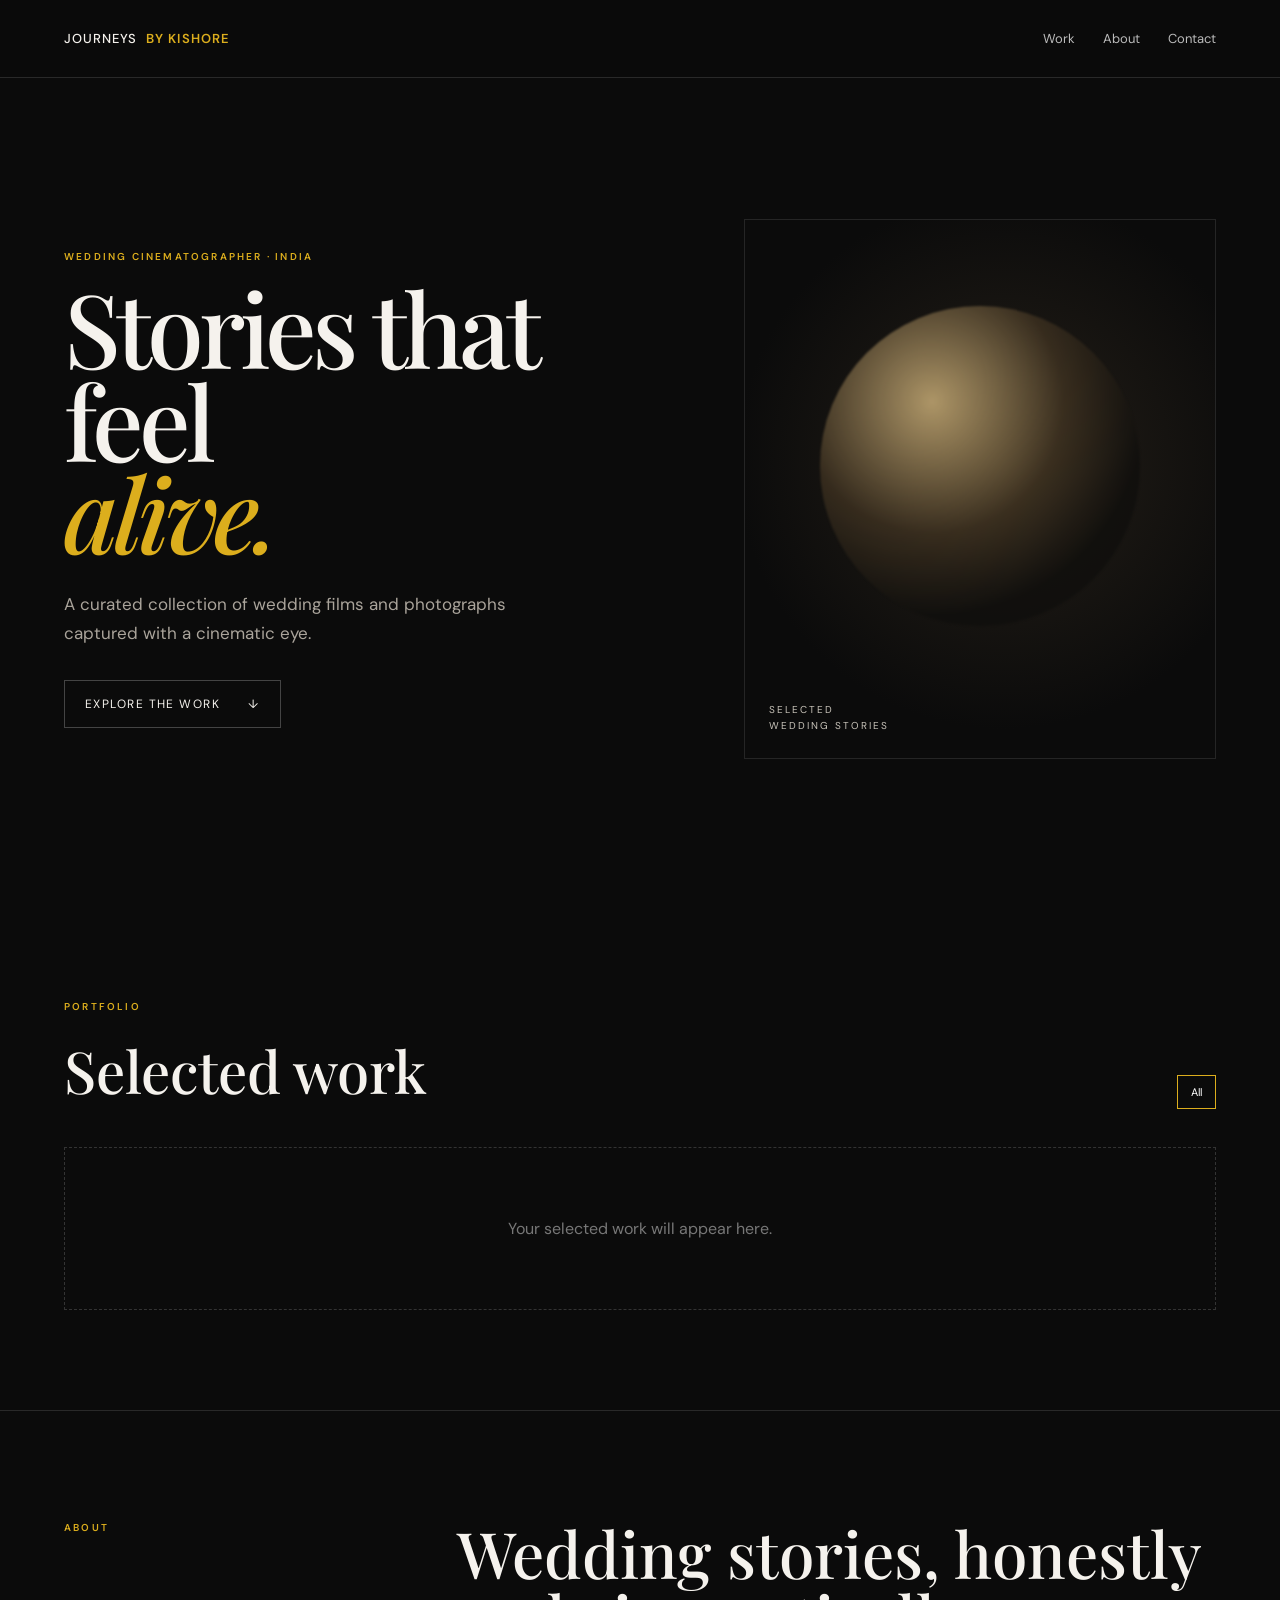
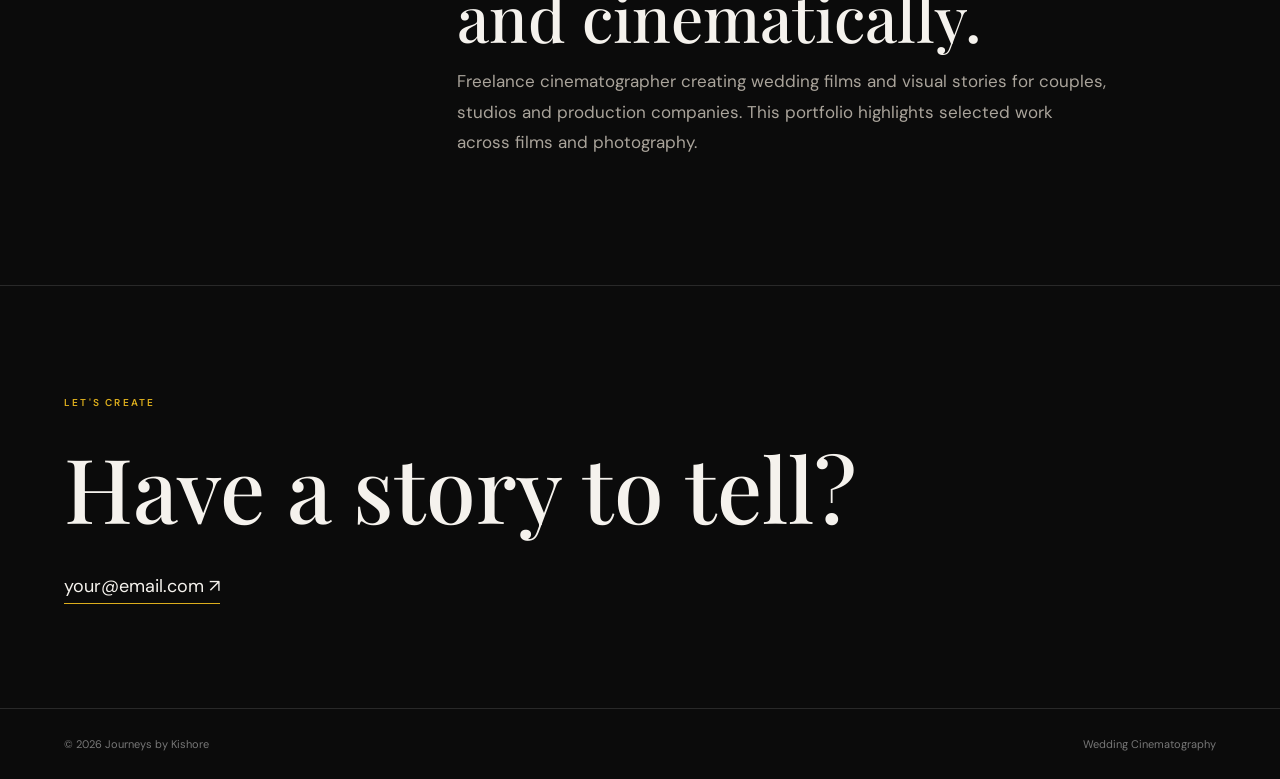
==== public/index.html @ 38e1f299 "Add files via upload" ====
<!doctype html>
<html lang="en">
<head>
  <meta charset="utf-8">
  <meta name="viewport" content="width=device-width,initial-scale=1">
  <meta name="description" content="Journeys by Kishore — Wedding Cinematography Portfolio">
  <title>Journeys by Kishore — Wedding Cinematography</title>
  <link rel="preconnect" href="https://fonts.googleapis.com">
  <link rel="preconnect" href="https://fonts.gstatic.com" crossorigin>
  <link href="https://fonts.googleapis.com/css2?family=DM+Sans:wght@400;500;600&family=Playfair+Display:wght@500;600&display=swap" rel="stylesheet">
  <link rel="stylesheet" href="styles.css">
</head>
<body>
  <header class="nav">
    <a class="brand" href="#top"><span>JOURNEYS</span><b>BY KISHORE</b></a>
    <nav>
      <a href="#work">Work</a>
      <a href="#about">About</a>
      <a href="#contact">Contact</a>
    </nav>
  </header>

  <main id="top">
    <section class="hero">
      <div class="hero-copy">
        <p class="eyebrow">WEDDING CINEMATOGRAPHER · INDIA</p>
        <h1>Stories that feel<br><em>alive.</em></h1>
        <p class="intro">A curated collection of wedding films and photographs captured with a cinematic eye.</p>
        <a class="button" href="#work">Explore the work <span>↓</span></a>
      </div>
      <div class="hero-art" aria-hidden="true">
        <div class="hero-orb"></div>
        <div class="hero-caption">SELECTED<br>WEDDING STORIES</div>
      </div>
    </section>

    <section class="work" id="work">
      <div class="section-head">
        <div>
          <p class="eyebrow">PORTFOLIO</p>
          <h2>Selected work</h2>
        </div>
        <div class="filters" id="filters"></div>
      </div>
      <div class="grid" id="projectGrid"></div>
    </section>

    <section class="about" id="about">
      <p class="eyebrow">ABOUT</p>
      <div>
        <h2>Wedding stories, honestly and cinematically.</h2>
        <p>Freelance cinematographer creating wedding films and visual stories for couples, studios and production companies. This portfolio highlights selected work across films and photography.</p>
      </div>
    </section>

    <section class="contact" id="contact">
      <p class="eyebrow">LET'S CREATE</p>
      <h2>Have a story to tell?</h2>
      <a class="contact-link" href="mailto:your@email.com">your@email.com ↗</a>
    </section>
  </main>

  <footer>
    <span>© <span id="year"></span> Journeys by Kishore</span>
    <span>Wedding Cinematography</span>
  </footer>

  <div class="modal" id="videoModal" aria-hidden="true">
    <button class="modal-close" id="modalClose" aria-label="Close">×</button>
    <div class="modal-backdrop" id="modalBackdrop"></div>
    <div class="modal-card">
      <div class="video-wrap" id="videoWrap"></div>
      <div class="modal-info">
        <p class="eyebrow" id="modalCategory"></p>
        <h3 id="modalTitle"></h3>
      </div>
    </div>
  </div>

  <script src="config.js"></script>
  <script src="app.js"></script>
</body>
</html>
---- public/styles.css ----
:root{
  --bg:#0b0b0b;--panel:#121212;--text:#f5f2ed;--muted:#aaa49b;--line:#292929;
  --gold:#dcae1d;--max:1280px;
}
*{box-sizing:border-box}html{scroll-behavior:smooth}body{margin:0;background:var(--bg);color:var(--text);font-family:"DM Sans",Arial,sans-serif}
a{color:inherit;text-decoration:none}.nav{height:78px;padding:0 5vw;display:flex;align-items:center;justify-content:space-between;border-bottom:1px solid var(--line);position:sticky;top:0;background:rgba(11,11,11,.86);backdrop-filter:blur(18px);z-index:20}
.brand{display:flex;gap:9px;align-items:baseline;letter-spacing:.08em;font-size:13px}.brand span{font-weight:500}.brand b{font-weight:600;color:var(--gold)}
nav{display:flex;gap:28px;color:#bbb;font-size:13px}nav a:hover{color:white}
.hero{min-height:calc(100vh - 78px);max-width:var(--max);margin:auto;padding:8vw 5vw;display:grid;grid-template-columns:1.1fr .9fr;align-items:center;gap:8vw}
.eyebrow{font-size:10px;letter-spacing:.22em;color:var(--gold);margin:0 0 18px;font-weight:600}
h1,h2,h3{font-family:"Playfair Display",Georgia,serif;font-weight:500;margin:0}h1{font-size:clamp(58px,8vw,120px);line-height:.9;letter-spacing:-.05em}h1 em{color:var(--gold);font-style:italic} .intro{max-width:510px;color:var(--muted);font-size:17px;line-height:1.7;margin:32px 0}
.button{display:inline-flex;gap:28px;align-items:center;border:1px solid #444;padding:15px 20px;font-size:12px;text-transform:uppercase;letter-spacing:.12em}.button:hover{border-color:var(--gold);color:var(--gold)}
.hero-art{height:540px;position:relative;overflow:hidden;background:radial-gradient(circle at 55% 45%,#473b24 0,#191612 32%,#0b0b0b 68%);border:1px solid #252525}
.hero-orb{position:absolute;width:68%;aspect-ratio:1;border-radius:50%;left:16%;top:16%;background:radial-gradient(circle at 35% 30%,#c5aa75,#3c3020 43%,#100f0d 70%);filter:blur(1px);opacity:.85}
.hero-caption{position:absolute;bottom:24px;left:24px;color:#c9c4ba;font-size:10px;letter-spacing:.2em;line-height:1.6}
.work{max-width:var(--max);margin:auto;padding:100px 5vw}.section-head{display:flex;justify-content:space-between;gap:30px;align-items:end;margin-bottom:38px}.section-head h2{font-size:58px}.filters{display:flex;flex-wrap:wrap;gap:8px}.filter{border:1px solid #333;background:transparent;color:#aaa;padding:9px 13px;font:inherit;font-size:11px;cursor:pointer}.filter.active,.filter:hover{color:white;border-color:var(--gold)}
.grid{display:grid;grid-template-columns:repeat(2,1fr);gap:18px}.card{position:relative;aspect-ratio:16/10;background:#151515;border:1px solid #242424;overflow:hidden;cursor:pointer}.card-cover{position:absolute;inset:0;background:linear-gradient(135deg,#24201a,#0e0e0e);transition:transform .7s ease,filter .7s}.card:hover .card-cover{transform:scale(1.035);filter:brightness(1.12)}.card-cover img{width:100%;height:100%;object-fit:cover;display:block}.card-overlay{position:absolute;inset:0;background:linear-gradient(180deg,transparent 30%,rgba(0,0,0,.78));display:flex;flex-direction:column;justify-content:end;padding:26px}.card-category{font-size:9px;letter-spacing:.2em;color:var(--gold);margin-bottom:8px}.card-title{font-family:"Playfair Display",Georgia,serif;font-size:29px}.card-meta{font-size:11px;color:#bbb;margin-top:6px}.play{position:absolute;right:22px;top:22px;border:1px solid rgba(255,255,255,.45);width:46px;height:46px;border-radius:50%;display:grid;place-items:center;background:rgba(0,0,0,.28);font-size:14px}
.about{max-width:var(--max);margin:auto;padding:110px 5vw;border-top:1px solid var(--line);display:grid;grid-template-columns:.4fr 1fr;gap:7vw}.about h2{font-size:clamp(42px,5vw,72px);line-height:1}.about p:not(.eyebrow){max-width:650px;color:var(--muted);font-size:17px;line-height:1.8}
.contact{max-width:var(--max);margin:auto;padding:110px 5vw;border-top:1px solid var(--line)}.contact h2{font-size:clamp(50px,7vw,95px);margin-bottom:28px}.contact-link{font-size:18px;border-bottom:1px solid var(--gold);padding-bottom:5px}
footer{border-top:1px solid var(--line);padding:28px 5vw;display:flex;justify-content:space-between;color:#777;font-size:11px}
.modal{position:fixed;inset:0;z-index:50;display:none;align-items:center;justify-content:center;padding:4vw}.modal.open{display:flex}.modal-backdrop{position:absolute;inset:0;background:rgba(0,0,0,.78);backdrop-filter:blur(22px)}.modal-card{position:relative;width:min(1100px,100%);z-index:2}.video-wrap{background:#000;aspect-ratio:16/9;box-shadow:0 20px 80px #000}.video-wrap iframe{width:100%;height:100%;border:0}.modal-info{padding:17px 2px}.modal-info .eyebrow{margin-bottom:6px}.modal-info h3{font-size:28px}.modal-close{position:fixed;right:24px;top:18px;z-index:4;background:none;border:0;color:#fff;font-size:38px;cursor:pointer}
.empty{grid-column:1/-1;border:1px dashed #333;padding:70px;text-align:center;color:#777}
@media(max-width:800px){.nav{height:66px}nav{gap:14px}.hero{grid-template-columns:1fr;min-height:auto;padding-top:75px}.hero-art{height:330px}.section-head{display:block}.filters{margin-top:22px}.grid{grid-template-columns:1fr}.about{grid-template-columns:1fr;gap:25px}footer{display:block;line-height:2.2}.contact{padding-bottom:80px}}
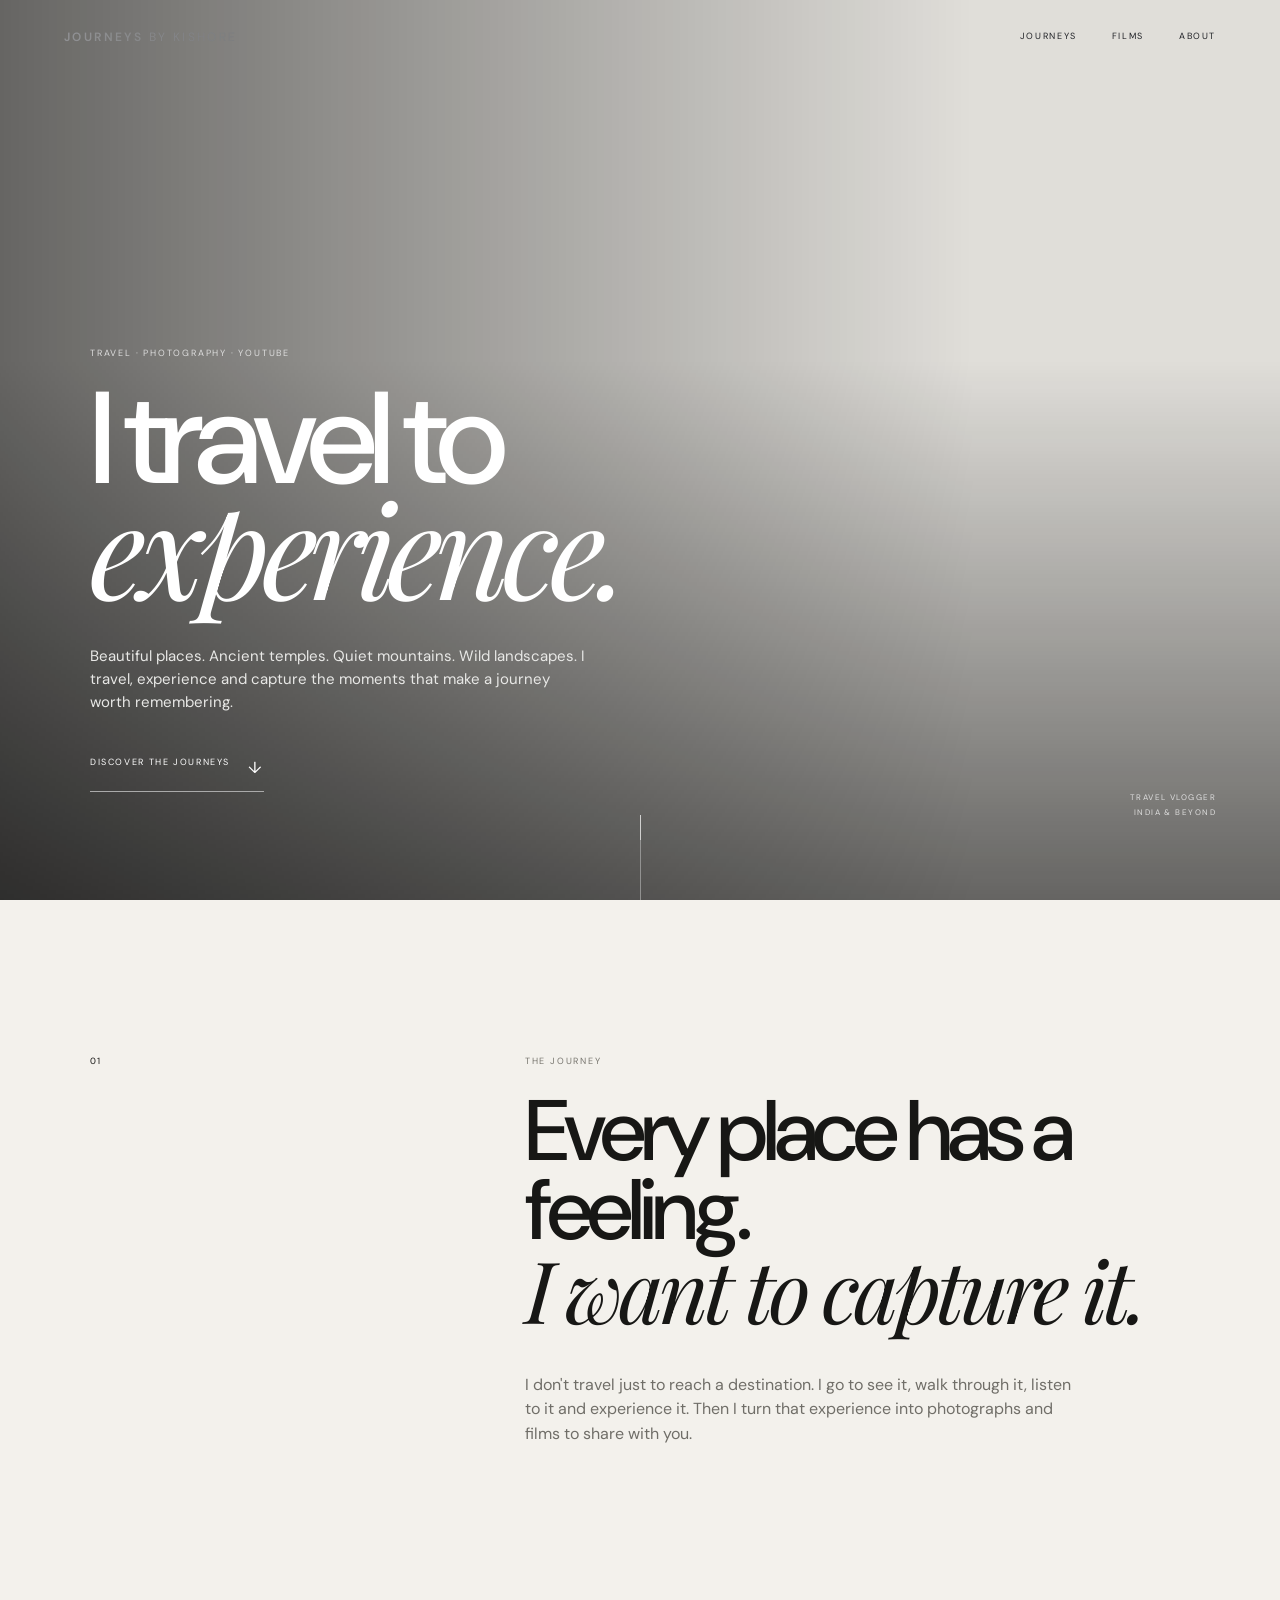
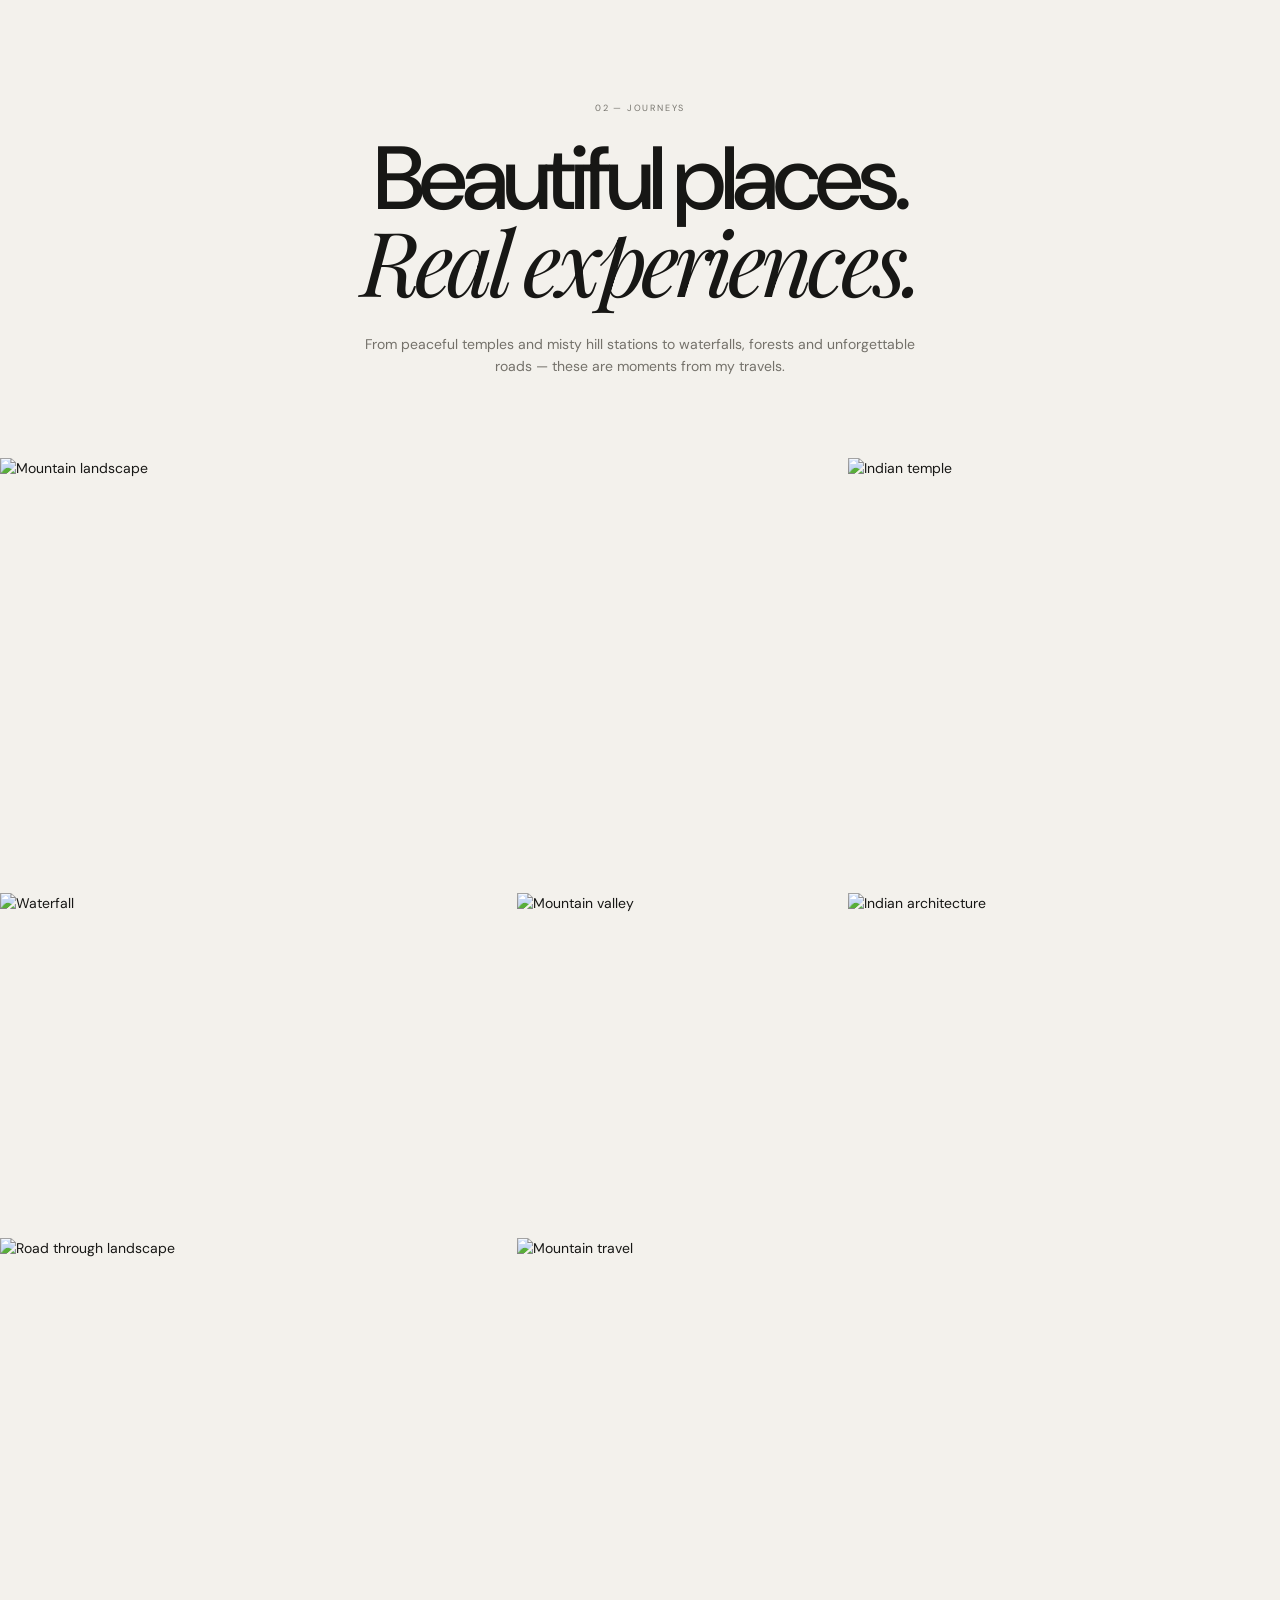
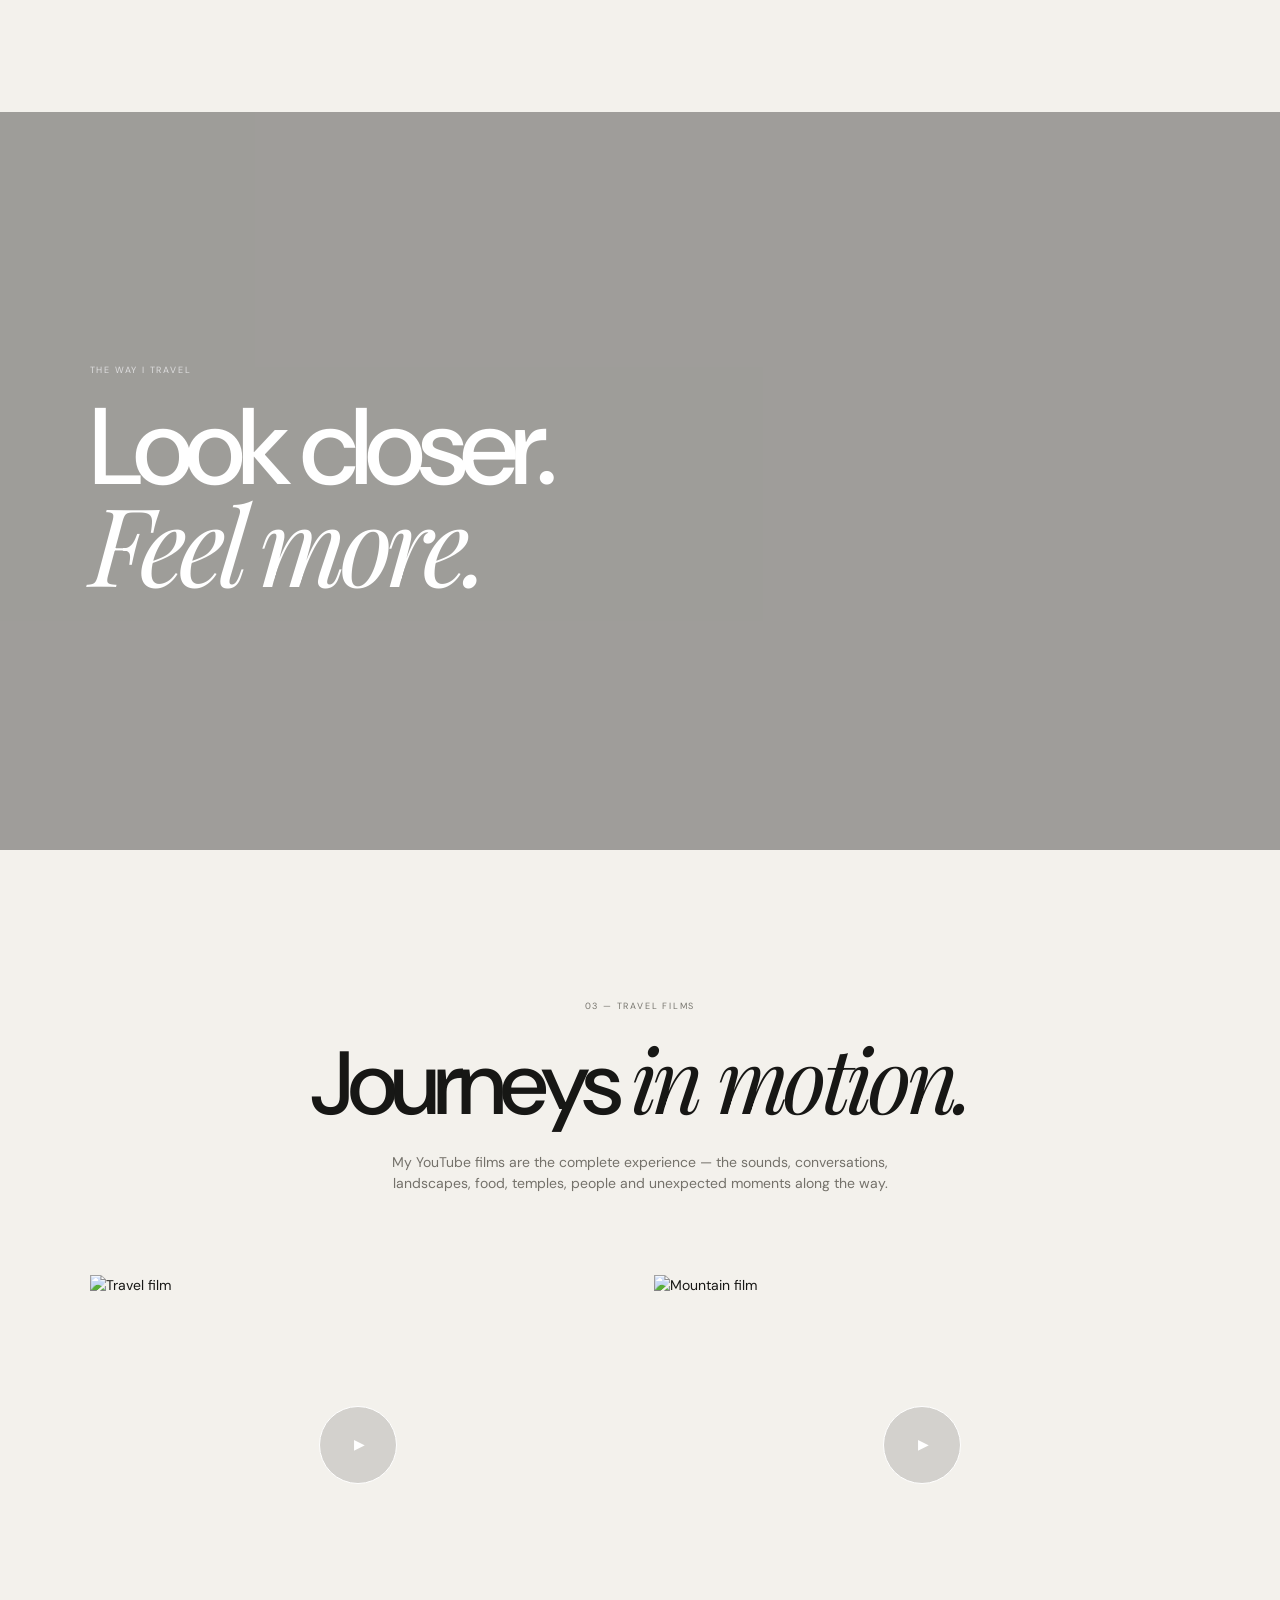
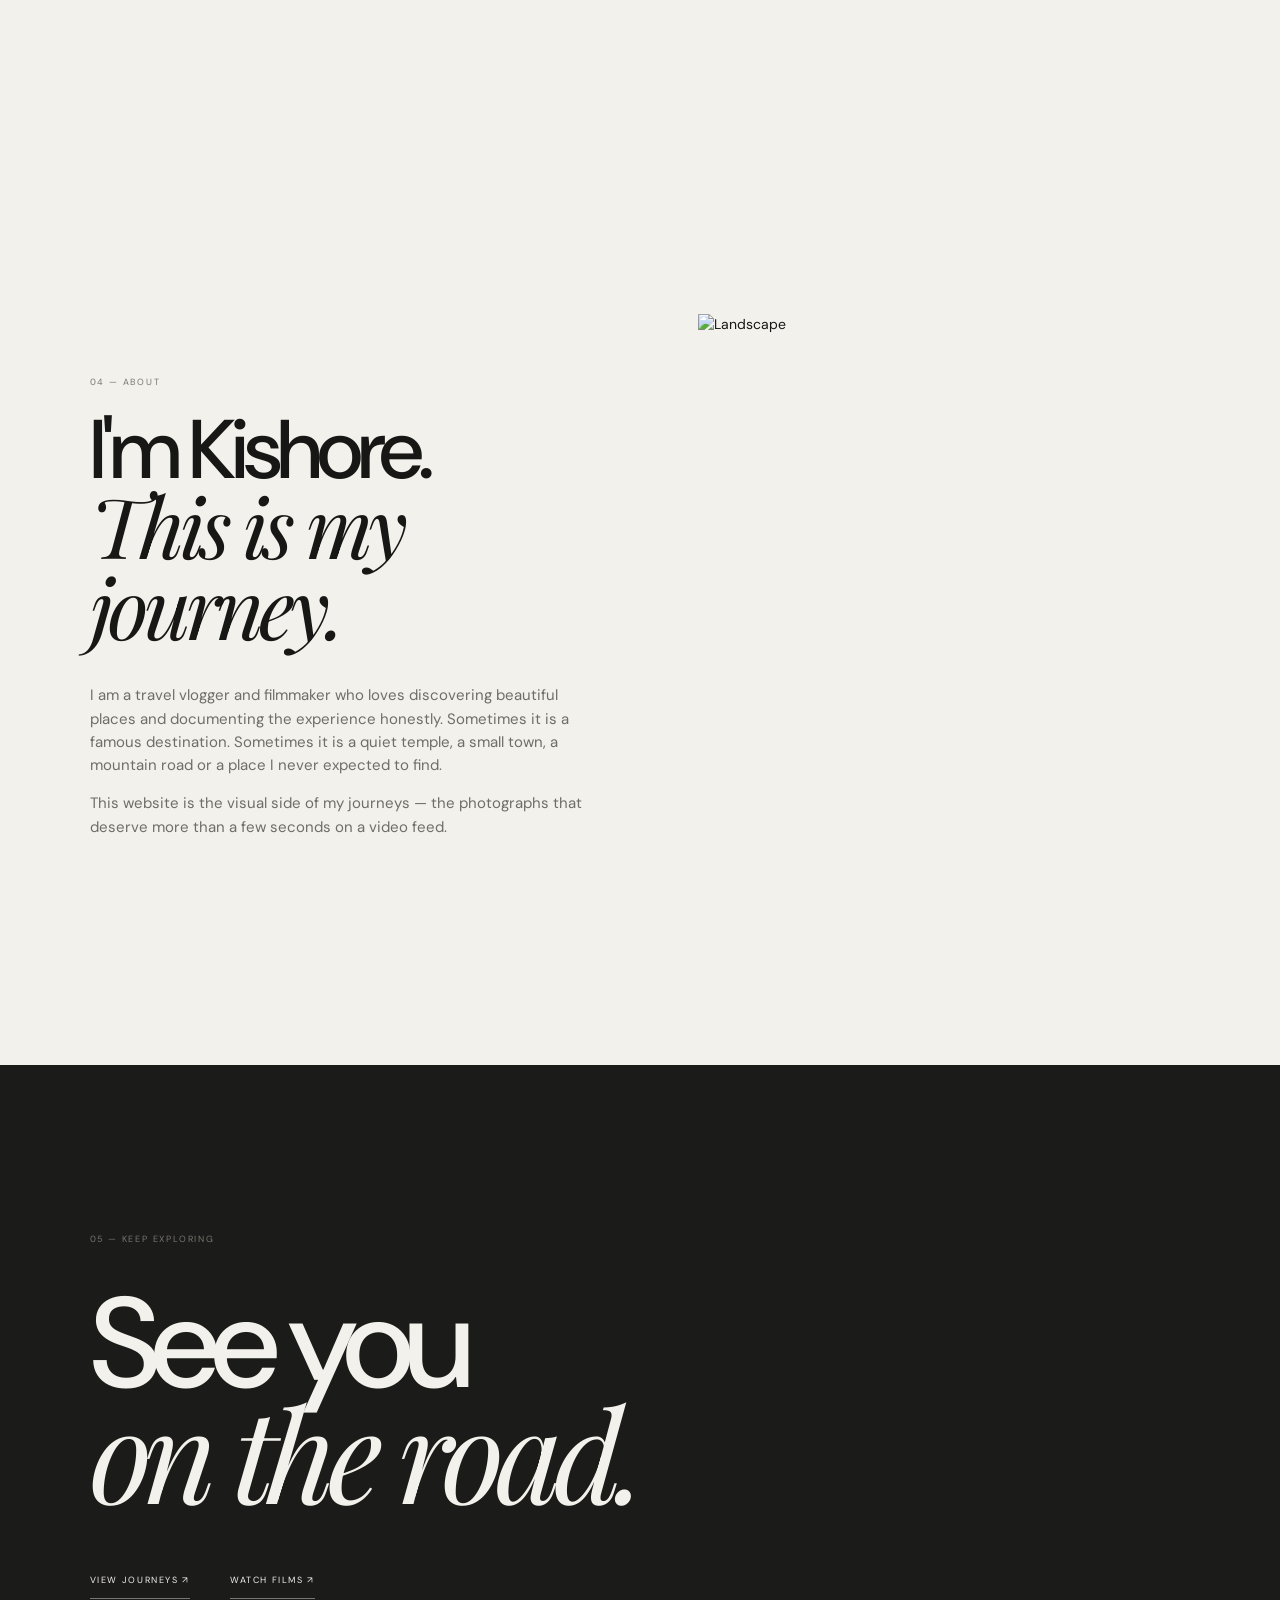
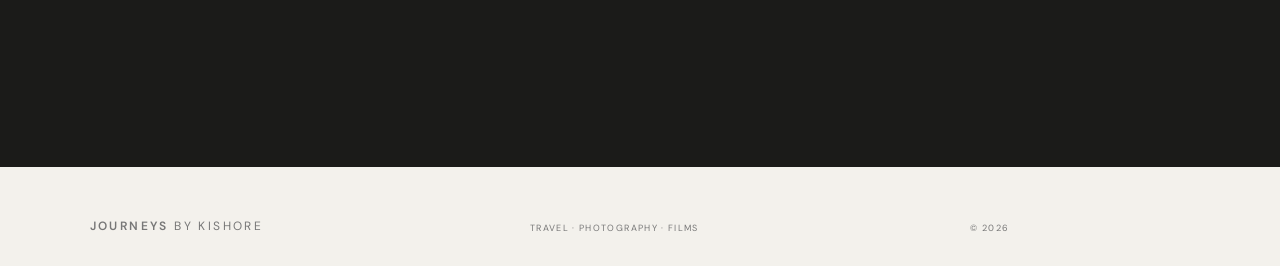
==== commit 99452faa: "Add files via upload" ====
--- a/public/index.html
+++ b/public/index.html
@@ -1,83 +1,98 @@
 <!doctype html>
 <html lang="en">
 <head>
-  <meta charset="utf-8">
-  <meta name="viewport" content="width=device-width,initial-scale=1">
-  <meta name="description" content="Journeys by Kishore — Wedding Cinematography Portfolio">
-  <title>Journeys by Kishore — Wedding Cinematography</title>
-  <link rel="preconnect" href="https://fonts.googleapis.com">
-  <link rel="preconnect" href="https://fonts.gstatic.com" crossorigin>
-  <link href="https://fonts.googleapis.com/css2?family=DM+Sans:wght@400;500;600&family=Playfair+Display:wght@500;600&display=swap" rel="stylesheet">
-  <link rel="stylesheet" href="styles.css">
+<meta charset="utf-8"><meta name="viewport" content="width=device-width,initial-scale=1">
+<title>Journeys by Kishore — Travel Vlogger</title>
+<meta name="description" content="Journeys by Kishore — travel stories, temples, mountains, nature and beautiful places captured through photography and film.">
+<link rel="preconnect" href="https://fonts.googleapis.com"><link rel="preconnect" href="https://fonts.gstatic.com" crossorigin>
+<link href="https://fonts.googleapis.com/css2?family=DM+Sans:wght@400;500;600&family=Playfair+Display:ital,wght@400;500&display=swap" rel="stylesheet">
+<link rel="stylesheet" href="styles.css">
 </head>
 <body>
-  <header class="nav">
-    <a class="brand" href="#top"><span>JOURNEYS</span><b>BY KISHORE</b></a>
-    <nav>
-      <a href="#work">Work</a>
-      <a href="#about">About</a>
-      <a href="#contact">Contact</a>
-    </nav>
-  </header>
+<div class="preloader"><div class="pre-logo">JOURNEYS<br><em>BY KISHORE</em></div><div class="progress"></div></div>
 
-  <main id="top">
-    <section class="hero">
-      <div class="hero-copy">
-        <p class="eyebrow">WEDDING CINEMATOGRAPHER · INDIA</p>
-        <h1>Stories that feel<br><em>alive.</em></h1>
-        <p class="intro">A curated collection of wedding films and photographs captured with a cinematic eye.</p>
-        <a class="button" href="#work">Explore the work <span>↓</span></a>
-      </div>
-      <div class="hero-art" aria-hidden="true">
-        <div class="hero-orb"></div>
-        <div class="hero-caption">SELECTED<br>WEDDING STORIES</div>
-      </div>
-    </section>
+<header class="header">
+  <a href="#top" class="logo">JOURNEYS <span>BY KISHORE</span></a>
+  <nav><a href="#journeys">Journeys</a><a href="#films">Films</a><a href="#about">About</a></nav>
+  <button class="menu" aria-label="Menu"><i></i><i></i></button>
+</header>
 
-    <section class="work" id="work">
-      <div class="section-head">
-        <div>
-          <p class="eyebrow">PORTFOLIO</p>
-          <h2>Selected work</h2>
-        </div>
-        <div class="filters" id="filters"></div>
-      </div>
-      <div class="grid" id="projectGrid"></div>
-    </section>
+<main id="top">
+<section class="hero">
+  <div class="hero-photo"></div><div class="hero-dark"></div>
+  <div class="hero-content">
+    <p class="label">TRAVEL · PHOTOGRAPHY · YOUTUBE</p>
+    <h1>I travel to<br><em>experience.</em></h1>
+    <p class="hero-description">Beautiful places. Ancient temples. Quiet mountains. Wild landscapes. I travel, experience and capture the moments that make a journey worth remembering.</p>
+    <a href="#journeys" class="discover">DISCOVER THE JOURNEYS <b>↓</b></a>
+  </div>
+  <div class="hero-side">TRAVEL VLOGGER<br>INDIA & BEYOND</div>
+  <div class="scroll-line"></div>
+</section>
 
-    <section class="about" id="about">
-      <p class="eyebrow">ABOUT</p>
-      <div>
-        <h2>Wedding stories, honestly and cinematically.</h2>
-        <p>Freelance cinematographer creating wedding films and visual stories for couples, studios and production companies. This portfolio highlights selected work across films and photography.</p>
-      </div>
-    </section>
+<section class="statement">
+  <div class="section-no">01</div>
+  <div class="statement-inner">
+    <p class="eyebrow">THE JOURNEY</p>
+    <h2>Every place has a feeling.<br><em>I want to capture it.</em></h2>
+    <p class="statement-copy">I don't travel just to reach a destination. I go to see it, walk through it, listen to it and experience it. Then I turn that experience into photographs and films to share with you.</p>
+  </div>
+</section>
 
-    <section class="contact" id="contact">
-      <p class="eyebrow">LET'S CREATE</p>
-      <h2>Have a story to tell?</h2>
-      <a class="contact-link" href="mailto:your@email.com">your@email.com ↗</a>
-    </section>
-  </main>
-
-  <footer>
-    <span>© <span id="year"></span> Journeys by Kishore</span>
-    <span>Wedding Cinematography</span>
-  </footer>
-
-  <div class="modal" id="videoModal" aria-hidden="true">
-    <button class="modal-close" id="modalClose" aria-label="Close">×</button>
-    <div class="modal-backdrop" id="modalBackdrop"></div>
-    <div class="modal-card">
-      <div class="video-wrap" id="videoWrap"></div>
-      <div class="modal-info">
-        <p class="eyebrow" id="modalCategory"></p>
-        <h3 id="modalTitle"></h3>
-      </div>
-    </div>
+<section class="journeys" id="journeys">
+  <div class="center-heading">
+    <p class="eyebrow">02 — JOURNEYS</p>
+    <h2>Beautiful places.<br><em>Real experiences.</em></h2>
+    <p>From peaceful temples and misty hill stations to waterfalls, forests and unforgettable roads — these are moments from my travels.</p>
   </div>
 
-  <script src="config.js"></script>
-  <script src="app.js"></script>
-</body>
-</html>
+  <!-- Edge-to-edge editorial image field: intentionally NO captions/text over photographs -->
+  <div class="image-field">
+    <a class="tile tile-a" href="journey.html"><img src="https://images.unsplash.com/photo-1464822759023-fed622ff2c3b?auto=format&fit=crop&w=1800&q=90" alt="Mountain landscape"></a>
+    <a class="tile tile-b" href="journey.html"><img src="https://images.unsplash.com/photo-1548013146-72479768bada?auto=format&fit=crop&w=1100&q=90" alt="Indian temple"></a>
+    <a class="tile tile-c" href="journey.html"><img src="https://images.unsplash.com/photo-1433086966358-54859d0ed716?auto=format&fit=crop&w=1100&q=90" alt="Waterfall"></a>
+    <a class="tile tile-d" href="journey.html"><img src="https://images.unsplash.com/photo-1486911278844-a81c5267e227?auto=format&fit=crop&w=1100&q=90" alt="Mountain valley"></a>
+    <a class="tile tile-e" href="journey.html"><img src="https://images.unsplash.com/photo-1477587458883-47145ed94245?auto=format&fit=crop&w=1800&q=90" alt="Indian architecture"></a>
+    <a class="tile tile-f" href="journey.html"><img src="https://images.unsplash.com/photo-1500534623283-312aade485b7?auto=format&fit=crop&w=1100&q=90" alt="Road through landscape"></a>
+    <a class="tile tile-g" href="journey.html"><img src="https://images.unsplash.com/photo-1526772662000-3f88f10405ff?auto=format&fit=crop&w=1100&q=90" alt="Mountain travel"></a>
+    <a class="tile tile-h" href="journey.html"><img src="https://images.unsplash.com/photo-1524492412937-b28074a5d7da?auto=format&fit=crop&w=1800&q=90" alt="Indian heritage"></a>
+  </div>
+</section>
+
+<section class="full-quote">
+  <div class="quote-image"></div><div class="quote-overlay"></div>
+  <div class="quote-content"><p class="eyebrow">THE WAY I TRAVEL</p><h2>Look closer.<br><em>Feel more.</em></h2></div>
+</section>
+
+<section class="films" id="films">
+  <div class="center-heading">
+    <p class="eyebrow">03 — TRAVEL FILMS</p>
+    <h2>Journeys <em>in motion.</em></h2>
+    <p>My YouTube films are the complete experience — the sounds, conversations, landscapes, food, temples, people and unexpected moments along the way.</p>
+  </div>
+  <div class="film-grid">
+    <a class="film" href="https://www.youtube.com/" target="_blank" rel="noopener"><div class="film-image"><img src="https://images.unsplash.com/photo-1500530855697-b586d89ba3ee?auto=format&fit=crop&w=1800&q=90" alt="Travel film"><span>▶</span></div></a>
+    <a class="film" href="https://www.youtube.com/" target="_blank" rel="noopener"><div class="film-image"><img src="https://images.unsplash.com/photo-1464278533981-50106e6176b1?auto=format&fit=crop&w=1800&q=90" alt="Mountain film"><span>▶</span></div></a>
+  </div>
+</section>
+
+<section class="about" id="about">
+  <div class="about-copy">
+    <p class="eyebrow">04 — ABOUT</p>
+    <h2>I'm Kishore.<br><em>This is my journey.</em></h2>
+    <p>I am a travel vlogger and filmmaker who loves discovering beautiful places and documenting the experience honestly. Sometimes it is a famous destination. Sometimes it is a quiet temple, a small town, a mountain road or a place I never expected to find.</p>
+    <p>This website is the visual side of my journeys — the photographs that deserve more than a few seconds on a video feed.</p>
+  </div>
+  <div class="about-photo"><img src="https://images.unsplash.com/photo-1500534314209-a25ddb2bd429?auto=format&fit=crop&w=1600&q=90" alt="Landscape"></div>
+</section>
+
+<section class="final">
+  <p class="eyebrow">05 — KEEP EXPLORING</p>
+  <h2>See you<br><em>on the road.</em></h2>
+  <div class="final-links"><a href="#journeys">VIEW JOURNEYS ↗</a><a href="#films">WATCH FILMS ↗</a></div>
+</section>
+</main>
+
+<footer><a class="logo" href="#top">JOURNEYS <span>BY KISHORE</span></a><span>TRAVEL · PHOTOGRAPHY · FILMS</span><span>© 2026</span></footer>
+<script src="app.js"></script>
+</body></html>
--- a/public/styles.css
+++ b/public/styles.css
@@ -1,23 +1 @@
-:root{
-  --bg:#0b0b0b;--panel:#121212;--text:#f5f2ed;--muted:#aaa49b;--line:#292929;
-  --gold:#dcae1d;--max:1280px;
-}
-*{box-sizing:border-box}html{scroll-behavior:smooth}body{margin:0;background:var(--bg);color:var(--text);font-family:"DM Sans",Arial,sans-serif}
-a{color:inherit;text-decoration:none}.nav{height:78px;padding:0 5vw;display:flex;align-items:center;justify-content:space-between;border-bottom:1px solid var(--line);position:sticky;top:0;background:rgba(11,11,11,.86);backdrop-filter:blur(18px);z-index:20}
-.brand{display:flex;gap:9px;align-items:baseline;letter-spacing:.08em;font-size:13px}.brand span{font-weight:500}.brand b{font-weight:600;color:var(--gold)}
-nav{display:flex;gap:28px;color:#bbb;font-size:13px}nav a:hover{color:white}
-.hero{min-height:calc(100vh - 78px);max-width:var(--max);margin:auto;padding:8vw 5vw;display:grid;grid-template-columns:1.1fr .9fr;align-items:center;gap:8vw}
-.eyebrow{font-size:10px;letter-spacing:.22em;color:var(--gold);margin:0 0 18px;font-weight:600}
-h1,h2,h3{font-family:"Playfair Display",Georgia,serif;font-weight:500;margin:0}h1{font-size:clamp(58px,8vw,120px);line-height:.9;letter-spacing:-.05em}h1 em{color:var(--gold);font-style:italic} .intro{max-width:510px;color:var(--muted);font-size:17px;line-height:1.7;margin:32px 0}
-.button{display:inline-flex;gap:28px;align-items:center;border:1px solid #444;padding:15px 20px;font-size:12px;text-transform:uppercase;letter-spacing:.12em}.button:hover{border-color:var(--gold);color:var(--gold)}
-.hero-art{height:540px;position:relative;overflow:hidden;background:radial-gradient(circle at 55% 45%,#473b24 0,#191612 32%,#0b0b0b 68%);border:1px solid #252525}
-.hero-orb{position:absolute;width:68%;aspect-ratio:1;border-radius:50%;left:16%;top:16%;background:radial-gradient(circle at 35% 30%,#c5aa75,#3c3020 43%,#100f0d 70%);filter:blur(1px);opacity:.85}
-.hero-caption{position:absolute;bottom:24px;left:24px;color:#c9c4ba;font-size:10px;letter-spacing:.2em;line-height:1.6}
-.work{max-width:var(--max);margin:auto;padding:100px 5vw}.section-head{display:flex;justify-content:space-between;gap:30px;align-items:end;margin-bottom:38px}.section-head h2{font-size:58px}.filters{display:flex;flex-wrap:wrap;gap:8px}.filter{border:1px solid #333;background:transparent;color:#aaa;padding:9px 13px;font:inherit;font-size:11px;cursor:pointer}.filter.active,.filter:hover{color:white;border-color:var(--gold)}
-.grid{display:grid;grid-template-columns:repeat(2,1fr);gap:18px}.card{position:relative;aspect-ratio:16/10;background:#151515;border:1px solid #242424;overflow:hidden;cursor:pointer}.card-cover{position:absolute;inset:0;background:linear-gradient(135deg,#24201a,#0e0e0e);transition:transform .7s ease,filter .7s}.card:hover .card-cover{transform:scale(1.035);filter:brightness(1.12)}.card-cover img{width:100%;height:100%;object-fit:cover;display:block}.card-overlay{position:absolute;inset:0;background:linear-gradient(180deg,transparent 30%,rgba(0,0,0,.78));display:flex;flex-direction:column;justify-content:end;padding:26px}.card-category{font-size:9px;letter-spacing:.2em;color:var(--gold);margin-bottom:8px}.card-title{font-family:"Playfair Display",Georgia,serif;font-size:29px}.card-meta{font-size:11px;color:#bbb;margin-top:6px}.play{position:absolute;right:22px;top:22px;border:1px solid rgba(255,255,255,.45);width:46px;height:46px;border-radius:50%;display:grid;place-items:center;background:rgba(0,0,0,.28);font-size:14px}
-.about{max-width:var(--max);margin:auto;padding:110px 5vw;border-top:1px solid var(--line);display:grid;grid-template-columns:.4fr 1fr;gap:7vw}.about h2{font-size:clamp(42px,5vw,72px);line-height:1}.about p:not(.eyebrow){max-width:650px;color:var(--muted);font-size:17px;line-height:1.8}
-.contact{max-width:var(--max);margin:auto;padding:110px 5vw;border-top:1px solid var(--line)}.contact h2{font-size:clamp(50px,7vw,95px);margin-bottom:28px}.contact-link{font-size:18px;border-bottom:1px solid var(--gold);padding-bottom:5px}
-footer{border-top:1px solid var(--line);padding:28px 5vw;display:flex;justify-content:space-between;color:#777;font-size:11px}
-.modal{position:fixed;inset:0;z-index:50;display:none;align-items:center;justify-content:center;padding:4vw}.modal.open{display:flex}.modal-backdrop{position:absolute;inset:0;background:rgba(0,0,0,.78);backdrop-filter:blur(22px)}.modal-card{position:relative;width:min(1100px,100%);z-index:2}.video-wrap{background:#000;aspect-ratio:16/9;box-shadow:0 20px 80px #000}.video-wrap iframe{width:100%;height:100%;border:0}.modal-info{padding:17px 2px}.modal-info .eyebrow{margin-bottom:6px}.modal-info h3{font-size:28px}.modal-close{position:fixed;right:24px;top:18px;z-index:4;background:none;border:0;color:#fff;font-size:38px;cursor:pointer}
-.empty{grid-column:1/-1;border:1px dashed #333;padding:70px;text-align:center;color:#777}
-@media(max-width:800px){.nav{height:66px}nav{gap:14px}.hero{grid-template-columns:1fr;min-height:auto;padding-top:75px}.hero-art{height:330px}.section-head{display:block}.filters{margin-top:22px}.grid{grid-template-columns:1fr}.about{grid-template-columns:1fr;gap:25px}footer{display:block;line-height:2.2}.contact{padding-bottom:80px}}
+:root{--paper:#f3f1ec;--ink:#171715;--muted:#77756e;--line:#d8d4cc;--serif:"Playfair Display",Georgia,serif;--sans:"DM Sans",Arial,sans-serif}*{box-sizing:border-box}html{scroll-behavior:smooth}body{margin:0;background:var(--paper);color:var(--ink);font-family:var(--sans);font-size:14px;line-height:1.55}a{color:inherit;text-decoration:none}img{display:block;width:100%;height:100%;object-fit:cover}.preloader{position:fixed;z-index:100;inset:0;background:#191917;color:#f3f1ec;display:grid;place-items:center;animation:hideLoader .8s 1.8s forwards}.pre-logo{text-align:center;font-size:19px;letter-spacing:.24em;line-height:1.25}.pre-logo em{font:italic 15px var(--serif);letter-spacing:.12em}.progress{position:absolute;bottom:11%;height:1px;width:150px;background:#555;overflow:hidden}.progress:after{content:"";display:block;height:100%;background:#eee;animation:progress 1.55s ease forwards}@keyframes progress{from{width:0}to{width:100%}}@keyframes hideLoader{to{opacity:0;visibility:hidden}}.header{position:fixed;z-index:40;top:0;left:0;width:100%;padding:28px 5vw;display:flex;align-items:center;justify-content:space-between;color:#fff;mix-blend-mode:difference}.logo{font-size:12px;letter-spacing:.2em;font-weight:600}.logo span{font-weight:400}.header nav{display:flex;gap:35px;text-transform:uppercase;font-size:9px;letter-spacing:.18em}.header nav a:after{content:"";display:block;width:0;height:1px;background:currentColor;transition:.35s}.header nav a:hover:after{width:100%}.menu{display:none}.hero{height:100svh;min-height:700px;position:relative;color:#fff;overflow:hidden}.hero-photo{position:absolute;inset:-5%;background:url("https://images.unsplash.com/photo-1500534623283-312aade485b7?auto=format&fit=crop&w=2600&q=92") center/cover;will-change:transform}.hero-dark{position:absolute;inset:0;background:linear-gradient(90deg,rgba(0,0,0,.58),rgba(0,0,0,.08) 76%),linear-gradient(0deg,rgba(0,0,0,.55),transparent 60%)}.hero-content{position:absolute;z-index:2;left:7vw;bottom:12vh;max-width:920px;will-change:transform}.label,.eyebrow,.section-no{font-size:9px;letter-spacing:.2em;text-transform:uppercase}.hero .label{color:#ddd}.hero h1{font-size:clamp(72px,10.2vw,150px);line-height:.83;letter-spacing:-.065em;font-weight:500;margin:23px 0 35px}.hero h1 em,.statement h2 em,.journeys h2 em,.full-quote h2 em,.films h2 em,.about h2 em,.final h2 em{font-family:var(--serif);font-weight:400}.hero-description{max-width:500px;font-size:15px;color:#e8e8e6;margin-bottom:36px}.discover{display:inline-flex;gap:18px;border-bottom:1px solid #aaa;padding-bottom:10px;font-size:9px;letter-spacing:.18em}.discover b{font-size:16px;font-weight:400}.hero-side{position:absolute;right:5vw;bottom:9vh;z-index:2;font-size:8px;letter-spacing:.18em;text-align:right;color:#ddd;line-height:1.8}.scroll-line{position:absolute;left:50%;bottom:0;height:85px;width:1px;background:#aaa;opacity:.7}.scroll-line:after{content:"";position:absolute;top:0;left:0;width:1px;height:25px;background:#fff;animation:scrollPulse 1.8s infinite}@keyframes scrollPulse{0%{transform:translateY(0);opacity:0}30%{opacity:1}100%{transform:translateY(60px);opacity:0}}.statement{padding:155px 7vw;display:grid;grid-template-columns:1fr 2fr;gap:8vw}.statement-inner{max-width:920px}.eyebrow{color:#77756e;margin:0 0 23px}.statement h2{font-size:clamp(48px,6.7vw,98px);line-height:.92;letter-spacing:-.06em;font-weight:500;margin:0}.statement-copy{max-width:560px;color:#706e68;font-size:16px;margin:38px 0 0}.journeys{padding:100px 0 0}.center-heading{text-align:center;max-width:760px;margin:0 auto 80px;padding:0 30px}.center-heading h2{font-size:clamp(50px,7vw,100px);line-height:.9;letter-spacing:-.06em;font-weight:500;margin:0 0 27px}.center-heading>p:last-child{max-width:570px;margin:auto;color:#74716a;font-size:14px}.image-field{display:grid;grid-template-columns:1.22fr .78fr 1.02fr;grid-template-rows:34vw 27vw 37vw;gap:0;overflow:hidden}.tile{display:block;overflow:hidden;position:relative}.tile img{transition:transform 1s cubic-bezier(.2,.65,.2,1),filter .6s}.tile:hover img{transform:scale(1.055);filter:brightness(.9)}.tile-a{grid-column:1/3;grid-row:1}.tile-b{grid-column:3;grid-row:1}.tile-c{grid-column:1;grid-row:2}.tile-d{grid-column:2;grid-row:2}.tile-e{grid-column:3;grid-row:2/4}.tile-f{grid-column:1;grid-row:3}.tile-g{grid-column:2;grid-row:3}.tile-h{display:none}.full-quote{height:82vh;min-height:600px;position:relative;display:flex;align-items:center;padding:0 7vw;color:#fff;overflow:hidden}.quote-image{position:absolute;inset:-4%;background:url("https://images.unsplash.com/photo-1464822759023-fed622ff2c3b?auto=format&fit=crop&w=2500&q=92") center/cover;will-change:transform}.quote-overlay{position:absolute;inset:0;background:rgba(0,0,0,.35)}.quote-content{position:relative}.full-quote h2{font-size:clamp(62px,8.5vw,130px);line-height:.86;letter-spacing:-.065em;font-weight:500;margin:0}.full-quote .eyebrow{color:#ddd}.films{padding:150px 7vw}.films .center-heading{margin-bottom:80px}.film-grid{display:grid;grid-template-columns:1fr 1fr;gap:28px}.film-image{position:relative;overflow:hidden}.film-image img{aspect-ratio:1.58/1;transition:transform .9s}.film:hover img{transform:scale(1.04)}.film-image span{position:absolute;left:50%;top:50%;transform:translate(-50%,-50%);width:78px;height:78px;border:1px solid #fff;border-radius:50%;display:grid;place-items:center;color:#fff;font-size:14px;padding-left:3px;background:#0002}.about{padding:150px 7vw;display:grid;grid-template-columns:1fr 1fr;gap:9vw;align-items:center}.about h2{font-size:clamp(50px,6.5vw,96px);line-height:.9;letter-spacing:-.06em;font-weight:500;margin:0 0 35px}.about-copy p:not(.eyebrow){max-width:500px;color:#6f6d67;font-size:15px}.about-photo img{aspect-ratio:.82/1}.final{min-height:78vh;background:#1b1b19;color:#f3f1ec;padding:150px 7vw;display:flex;flex-direction:column;justify-content:center}.final h2{font-size:clamp(75px,10vw,150px);line-height:.84;letter-spacing:-.065em;font-weight:500;margin:20px 0 60px}.final-links{display:flex;gap:40px}.final-links a{font-size:9px;letter-spacing:.18em;border-bottom:1px solid #777;padding-bottom:10px}footer{padding:50px 7vw 30px;display:grid;grid-template-columns:2fr 2fr 1fr;align-items:end;font-size:9px;letter-spacing:.15em;color:#777}.menu i{display:block;width:23px;height:1px;background:#fff;margin:5px}@media(max-width:800px){.header{padding:21px 6vw}.header nav{display:none}.menu{display:block;background:none;border:0}.hero{min-height:650px}.hero-content{left:6vw;right:6vw;bottom:11vh}.hero h1{font-size:17vw}.hero-side{display:none}.scroll-line{height:55px}.statement{display:block;padding:100px 6vw}.section-no{margin-bottom:45px}.statement h2{font-size:14vw}.statement-copy{font-size:15px}.journeys{padding-top:75px}.center-heading{margin-bottom:55px}.center-heading h2{font-size:14vw}.image-field{grid-template-columns:1fr 1fr;grid-template-rows:60vw 72vw 60vw 72vw;gap:0}.tile-a{grid-column:1/3;grid-row:1}.tile-b{grid-column:1;grid-row:2}.tile-c{grid-column:2;grid-row:2}.tile-d{grid-column:1;grid-row:3}.tile-e{grid-column:2;grid-row:3}.tile-f{grid-column:1/3;grid-row:4}.tile-g,.tile-h{display:none}.full-quote{height:66vh;min-height:500px;padding:0 6vw}.quote-image{background-attachment:scroll}.full-quote h2{font-size:15vw}.films,.about{padding:100px 6vw}.film-grid{grid-template-columns:1fr}.about{grid-template-columns:1fr;gap:55px}.about h2{font-size:14vw}.about-photo{order:-1}.final{min-height:65vh;padding:100px 6vw}.final h2{font-size:17vw}.final-links{flex-direction:column;gap:20px}.final-links a{align-self:flex-start}footer{grid-template-columns:1fr;gap:18px;padding:40px 6vw}}
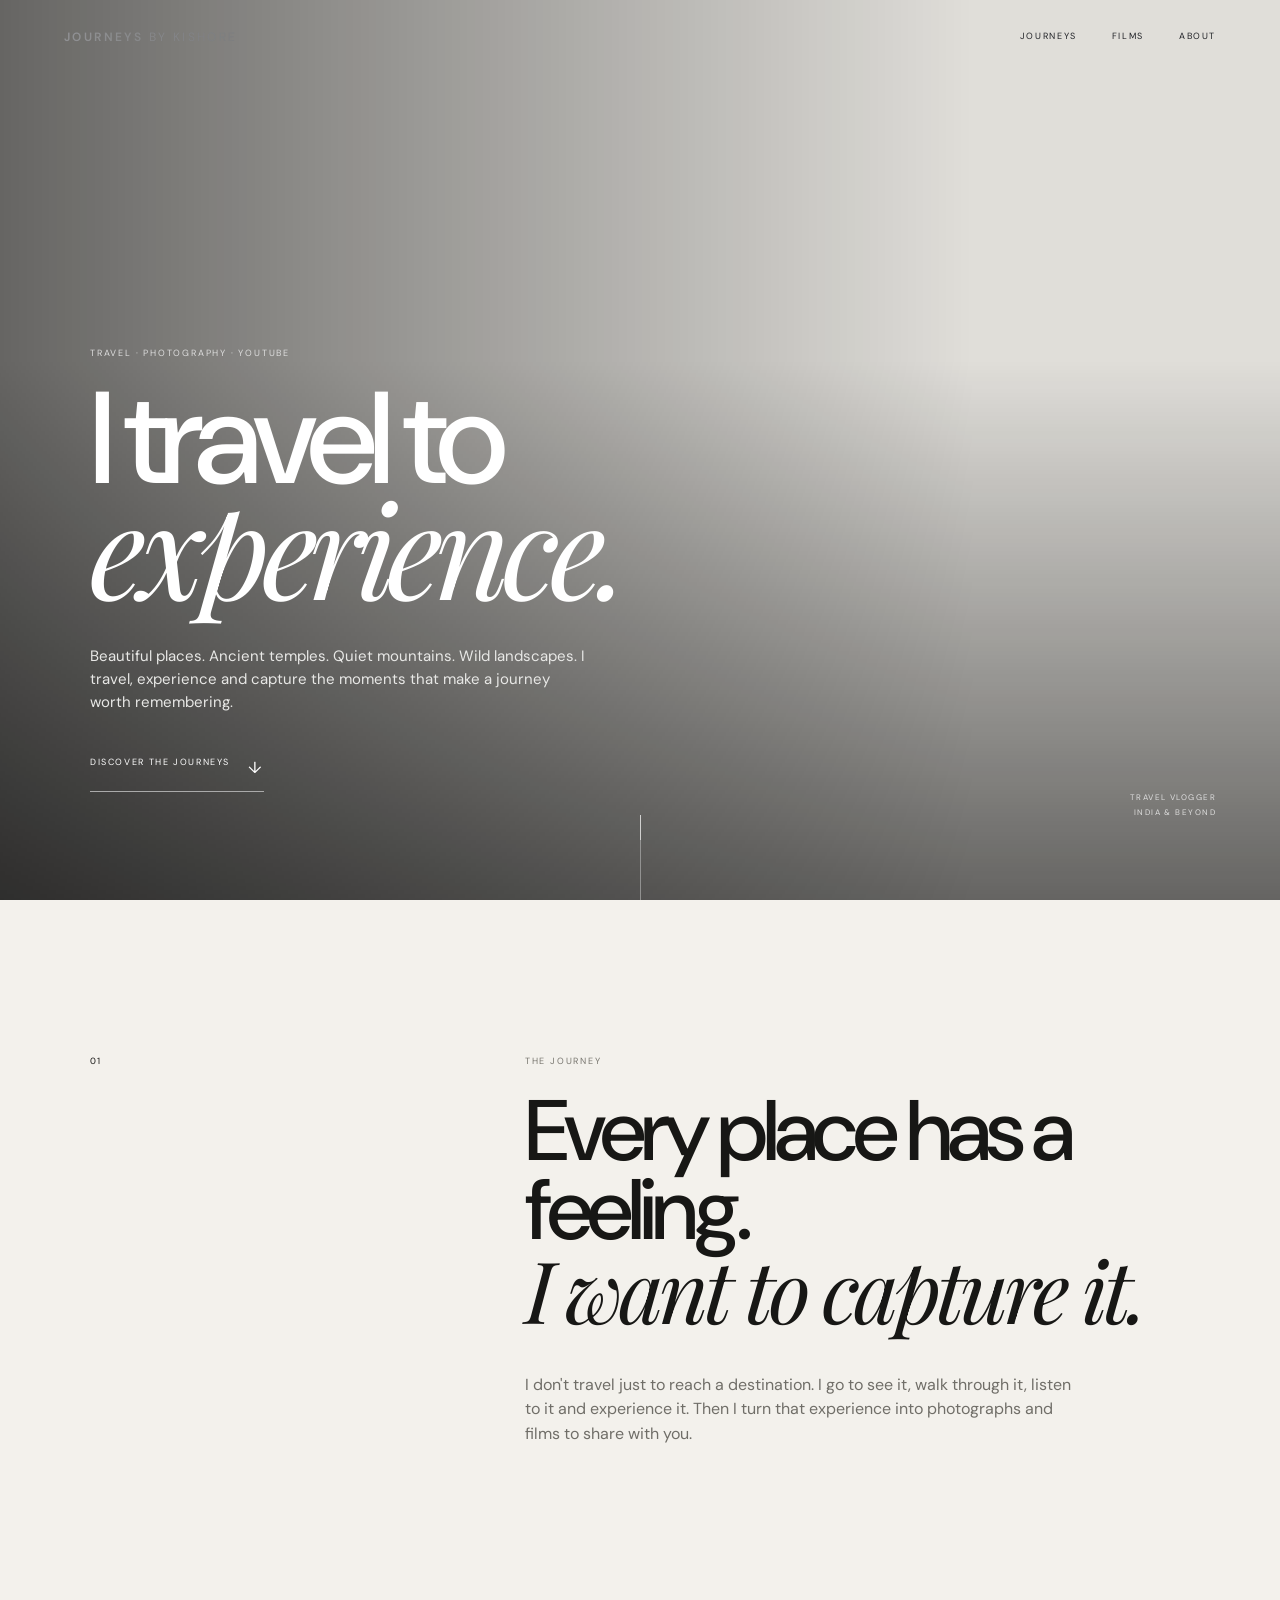
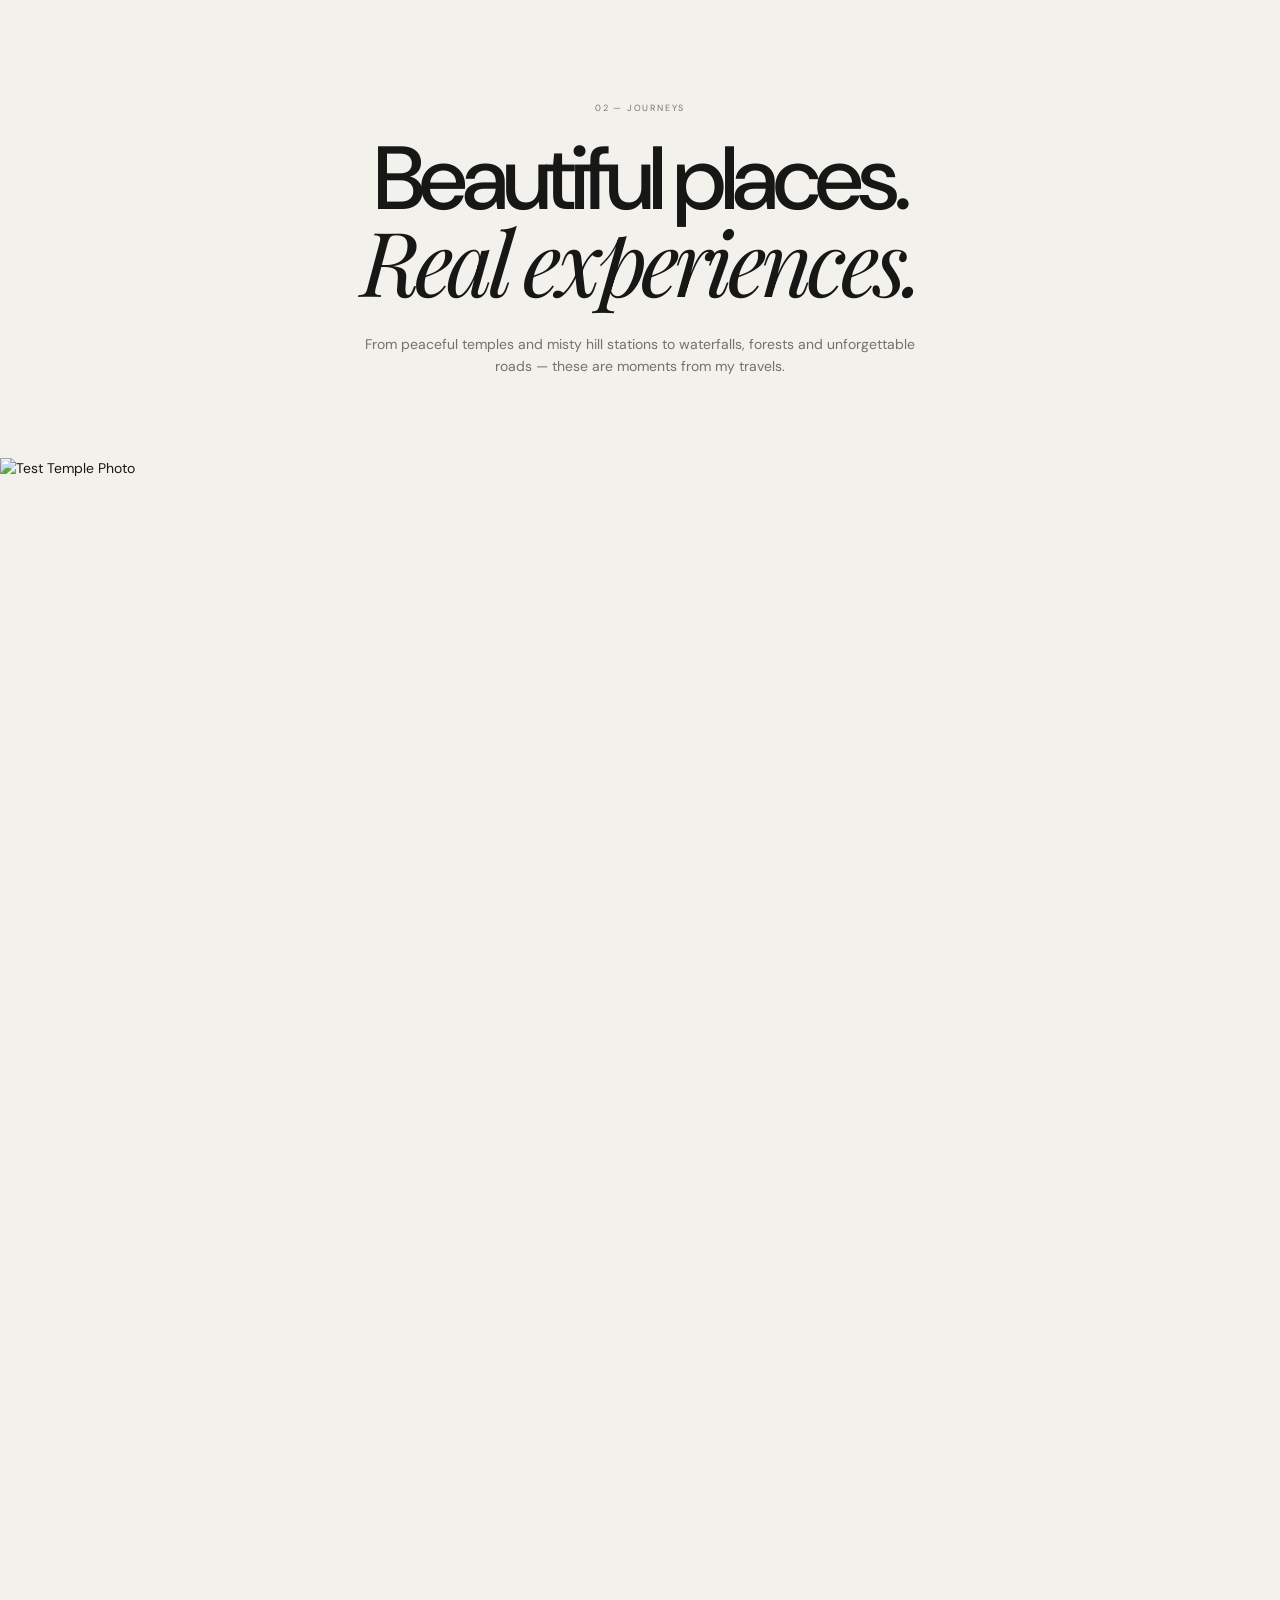
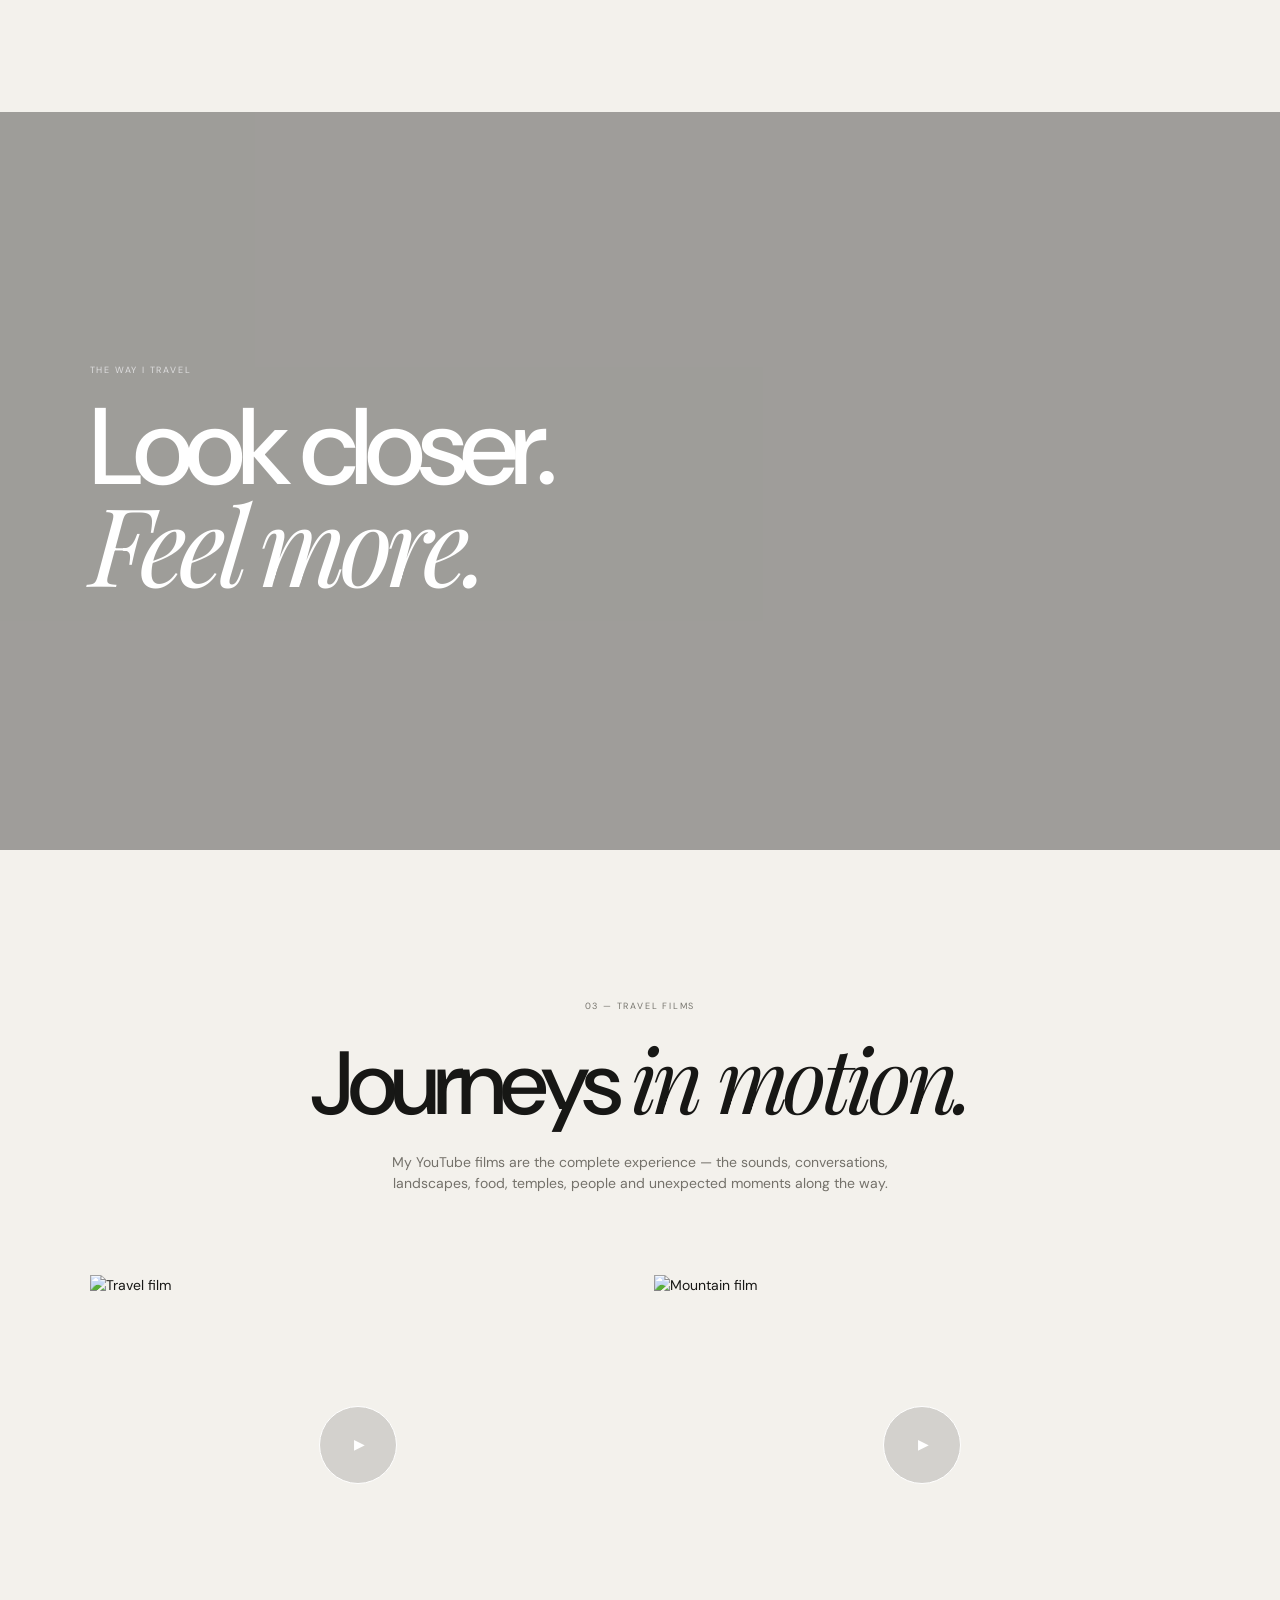
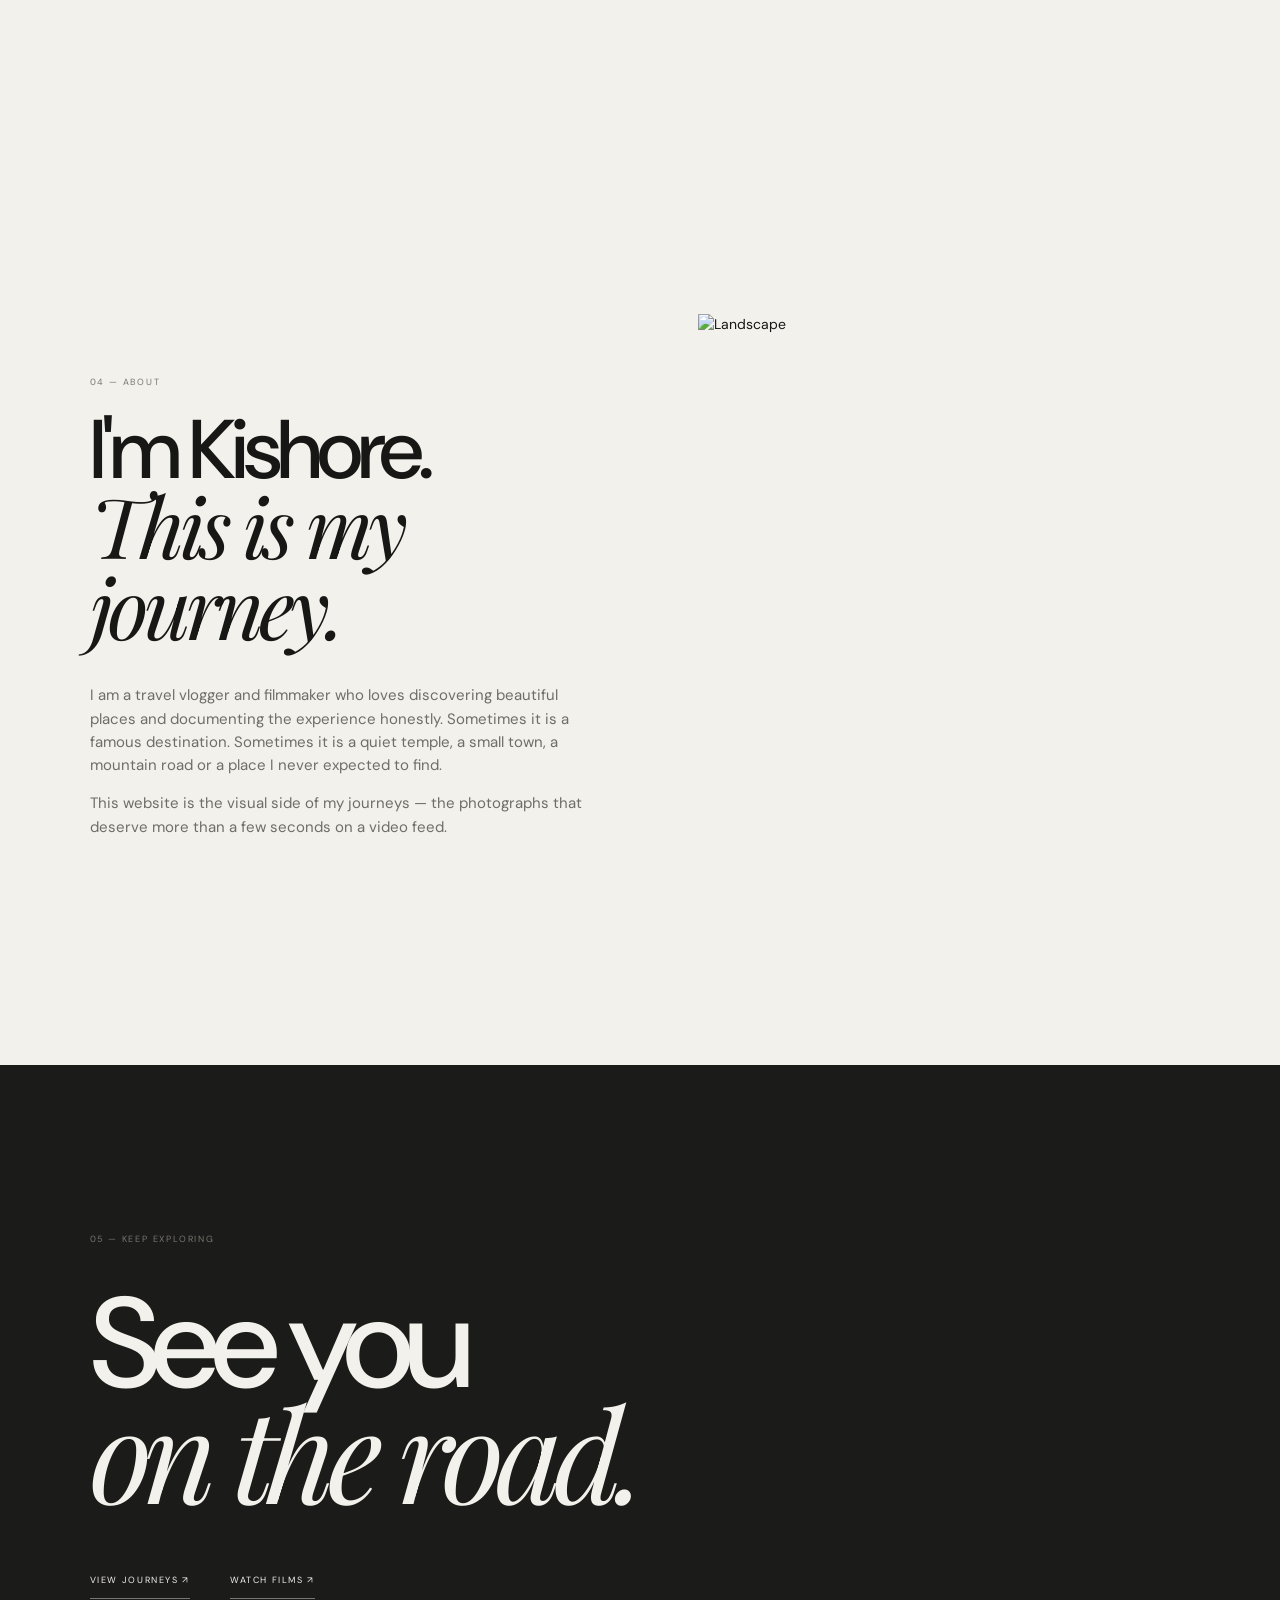
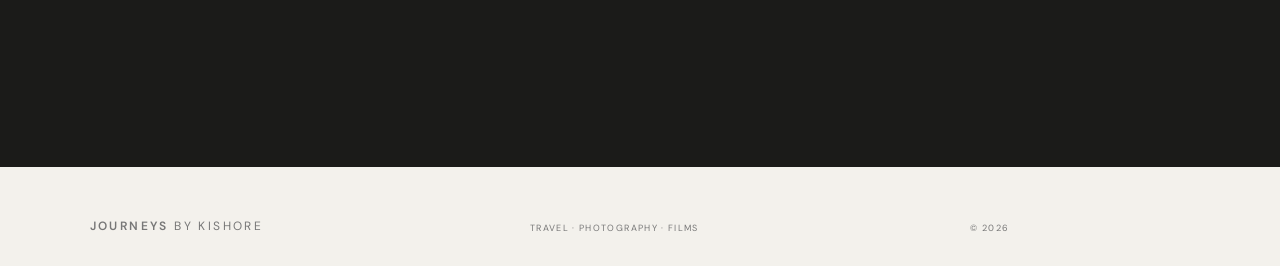
==== commit 24fb8391: "Add files via upload" ====
--- a/public/index.html
+++ b/public/index.html
@@ -47,16 +47,7 @@
   </div>
 
   <!-- Edge-to-edge editorial image field: intentionally NO captions/text over photographs -->
-  <div class="image-field">
-    <a class="tile tile-a" href="journey.html"><img src="https://images.unsplash.com/photo-1464822759023-fed622ff2c3b?auto=format&fit=crop&w=1800&q=90" alt="Mountain landscape"></a>
-    <a class="tile tile-b" href="journey.html"><img src="https://images.unsplash.com/photo-1548013146-72479768bada?auto=format&fit=crop&w=1100&q=90" alt="Indian temple"></a>
-    <a class="tile tile-c" href="journey.html"><img src="https://images.unsplash.com/photo-1433086966358-54859d0ed716?auto=format&fit=crop&w=1100&q=90" alt="Waterfall"></a>
-    <a class="tile tile-d" href="journey.html"><img src="https://images.unsplash.com/photo-1486911278844-a81c5267e227?auto=format&fit=crop&w=1100&q=90" alt="Mountain valley"></a>
-    <a class="tile tile-e" href="journey.html"><img src="https://images.unsplash.com/photo-1477587458883-47145ed94245?auto=format&fit=crop&w=1800&q=90" alt="Indian architecture"></a>
-    <a class="tile tile-f" href="journey.html"><img src="https://images.unsplash.com/photo-1500534623283-312aade485b7?auto=format&fit=crop&w=1100&q=90" alt="Road through landscape"></a>
-    <a class="tile tile-g" href="journey.html"><img src="https://images.unsplash.com/photo-1526772662000-3f88f10405ff?auto=format&fit=crop&w=1100&q=90" alt="Mountain travel"></a>
-    <a class="tile tile-h" href="journey.html"><img src="https://images.unsplash.com/photo-1524492412937-b28074a5d7da?auto=format&fit=crop&w=1800&q=90" alt="Indian heritage"></a>
-  </div>
+  <div class="image-field" id="photo-field" aria-label="Travel photography"></div>
 </section>
 
 <section class="full-quote">
@@ -94,5 +85,6 @@
 </main>
 
 <footer><a class="logo" href="#top">JOURNEYS <span>BY KISHORE</span></a><span>TRAVEL · PHOTOGRAPHY · FILMS</span><span>© 2026</span></footer>
-<script src="app.js"></script>
+<script src="content.js"></script>
+    <script src="app.js"></script>
 </body></html>
